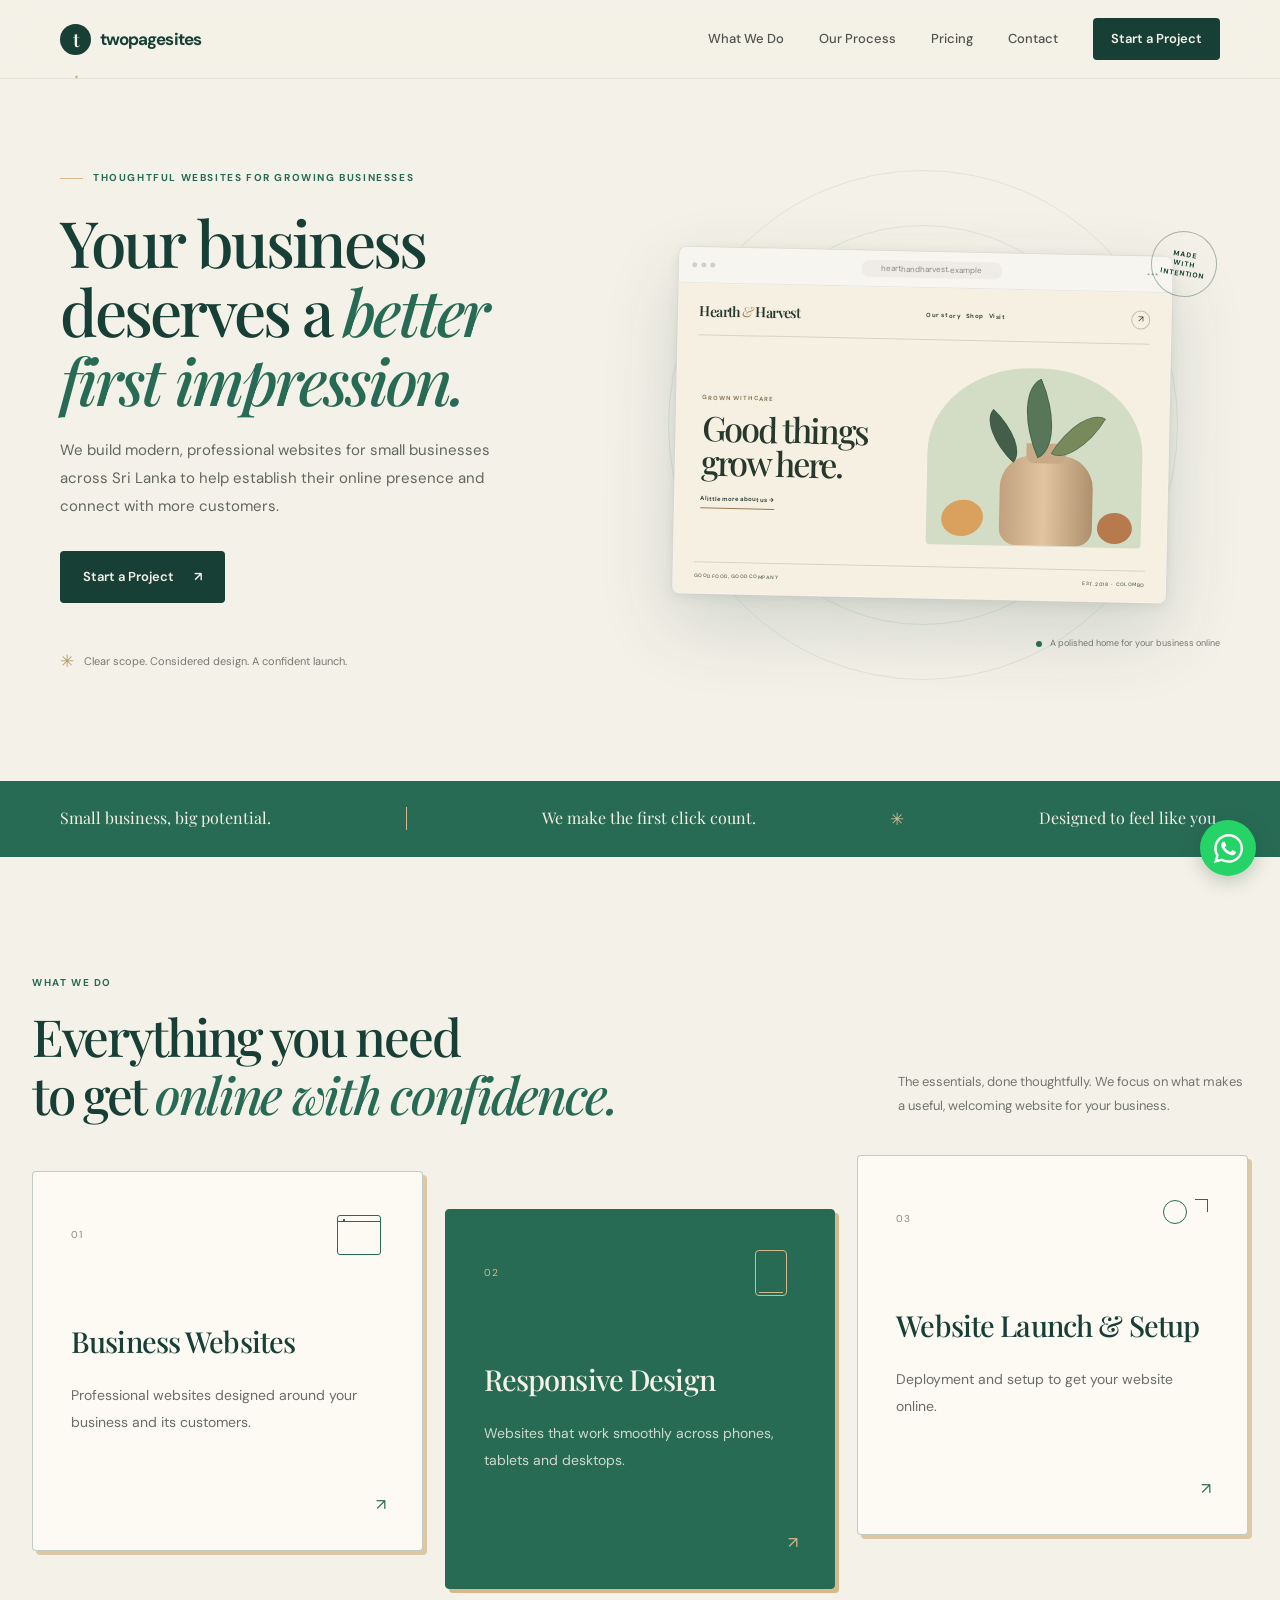
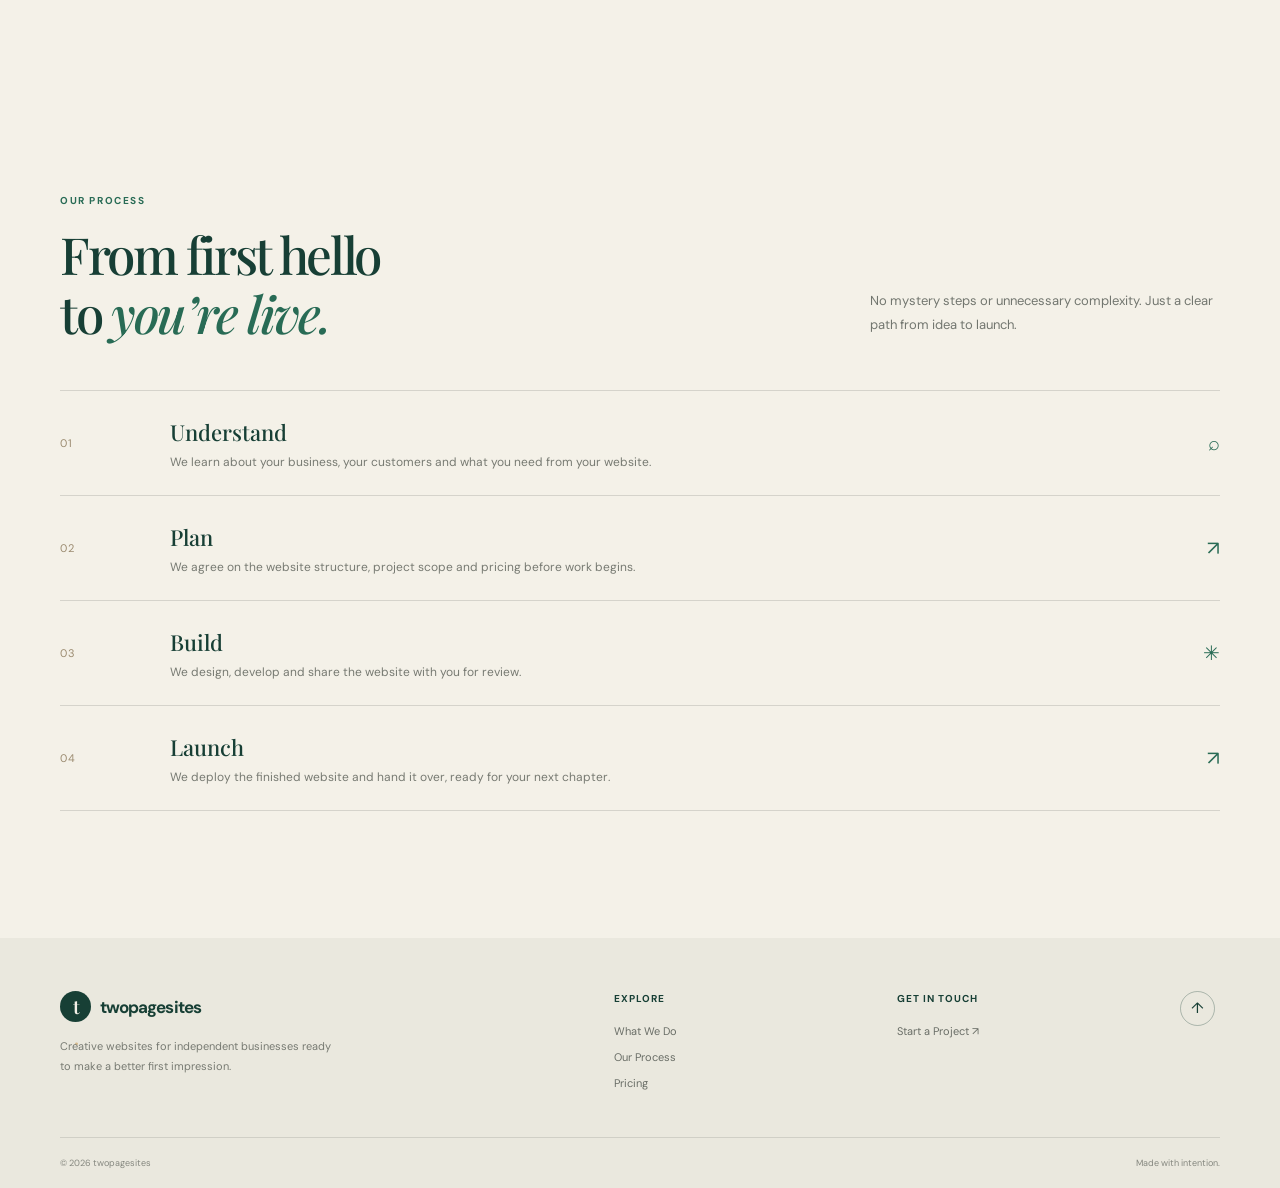
==== index.html @ 905786a3 "Initial commit - twopagesites website" ====
<!doctype html>
<html lang="en">
  <head>
    <meta charset="utf-8">
    <meta name="viewport" content="width=device-width, initial-scale=1">
    <meta name="theme-color" content="#F4F1E8">
    <meta
      name="description"
      content="twopagesites creates modern, professional websites for independent businesses. Thoughtful design, clear pricing, and a straightforward launch."
    >
    <title>twopagesites — A better first impression</title>
    <link rel="preconnect" href="https://fonts.googleapis.com">
    <link rel="preconnect" href="https://fonts.gstatic.com" crossorigin>
    <link
      href="https://fonts.googleapis.com/css2?family=DM+Sans:wght@400;500;600;700&family=Playfair+Display:wght@500;600;700&display=swap"
      rel="stylesheet"
    >
    <link rel="stylesheet" href="style.css">
    <script src="script.js" defer></script>
  </head>
  <body class="home-page">
    <a class="skip-link" href="#main">Skip to content</a>

    <header class="site-header">
      <div class="container header-inner">
        <a class="brand" href="#top" aria-label="twopagesites home">
          <span class="brand-mark" aria-hidden="true">t<span>.</span></span>
          <span>twopagesites</span>
        </a>

        <button
          class="menu-toggle"
          type="button"
          aria-expanded="false"
          aria-controls="primary-navigation"
          aria-label="Open navigation menu"
        >
          <span></span>
          <span></span>
        </button>

        <nav class="primary-navigation" id="primary-navigation" aria-label="Main navigation">
          <a href="#services">What We Do</a>
          <a href="#process">Our Process</a>
          <a href="pricing.html">Pricing</a>
          <a href="contact.html">Contact</a>
          <a class="button button-small button-dark nav-cta" href="contact.html#project-form">Start a Project</a>
        </nav>
      </div>
    </header>

    <main id="main">
      <section class="hero section-pad" id="top">
        <div class="container hero-grid">
          <div class="hero-copy">
            <p class="eyebrow"><span class="eyebrow-line"></span> Thoughtful websites for growing businesses</p>
            <h1>Your business deserves a <em>better first impression.</em></h1>
            <p class="hero-description">
              We build modern, professional websites for small businesses across Sri Lanka to help establish their online
              presence and connect with more customers.
            </p>
            <div class="hero-actions">
              <a class="button button-dark" href="contact.html#project-form">
                Start a Project <span aria-hidden="true">↗</span>
              </a>
            </div>
            <div class="hero-note">
              <span class="note-icon" aria-hidden="true">✳</span>
              <span>Clear scope. Considered design. A confident launch.</span>
            </div>
          </div>

          <div class="hero-visual" aria-label="Illustrative small-business website preview">
            <div class="visual-orbit orbit-one"></div>
            <div class="visual-orbit orbit-two"></div>
            <div class="browser-window hero-browser">
              <div class="browser-bar">
                <div class="browser-dots" aria-hidden="true"><i></i><i></i><i></i></div>
                <span class="browser-address">hearthandharvest.example</span>
                <span class="browser-menu" aria-hidden="true">•••</span>
              </div>
              <div class="sample-site">
                <div class="sample-nav">
                  <span class="sample-logo">Hearth <i>&amp;</i> Harvest</span>
                  <span class="sample-nav-links">Our story&nbsp;&nbsp; Shop&nbsp;&nbsp; Visit</span>
                  <span class="sample-bag" aria-hidden="true">↗</span>
                </div>
                <div class="sample-hero">
                  <div class="sample-copy">
                    <span class="sample-kicker">GROWN WITH CARE</span>
                    <strong>Good things<br>grow here.</strong>
                    <span class="sample-button">A little more about us&nbsp; →</span>
                  </div>
                  <div class="sample-still-life" aria-hidden="true">
                    <span class="still-life-leaf leaf-a"></span>
                    <span class="still-life-leaf leaf-b"></span>
                    <span class="still-life-leaf leaf-c"></span>
                    <span class="still-life-vase"></span>
                    <span class="still-life-fruit fruit-a"></span>
                    <span class="still-life-fruit fruit-b"></span>
                  </div>
                </div>
                <div class="sample-footer">
                  <span>GOOD FOOD, GOOD COMPANY</span>
                  <span>EST. 2018&nbsp; · &nbsp;COLOMBO</span>
                </div>
              </div>
            </div>
            <div class="visual-caption"><span></span> A polished home for your business online</div>
            <div class="visual-stamp" aria-hidden="true">MADE<br>WITH<br>INTENTION</div>
          </div>
        </div>
      </section>

      <section class="intro-strip" aria-label="Our approach">
        <div class="container intro-strip-inner">
          <p>Small business, big potential.</p>
          <span class="strip-divider" aria-hidden="true"></span>
          <p>We make the first click count.</p>
          <span class="strip-star" aria-hidden="true">✳</span>
          <p>Designed to feel like you.</p>
        </div>
      </section>

      <section class="services section-pad" id="services">
        <div class="container">
          <div class="section-heading heading-split">
            <div>
              <p class="eyebrow">What we do</p>
              <h2>Everything you need<br>to get <em>online with confidence.</em></h2>
            </div>
            <p class="heading-aside">
              The essentials, done thoughtfully. We focus on what makes a useful, welcoming
              website for your business.
            </p>
          </div>

          <div class="service-grid">
            <a class="service-card" href="contact.html#project-form" aria-label="Discuss a business website">
              <div class="card-topline"><span>01</span><span class="service-icon icon-window" aria-hidden="true"></span></div>
              <h3>Business Websites</h3>
              <p>Professional websites designed around your business and its customers.</p>
              <span class="card-arrow" aria-hidden="true">↗</span>
            </a>
            <a class="service-card service-card-featured" href="contact.html#project-form" aria-label="Discuss responsive design">
              <div class="card-topline"><span>02</span><span class="service-icon icon-device" aria-hidden="true"></span></div>
              <h3>Responsive Design</h3>
              <p>Websites that work smoothly across phones, tablets and desktops.</p>
              <span class="card-arrow" aria-hidden="true">↗</span>
            </a>
            <a class="service-card" href="contact.html#project-form" aria-label="Discuss website launch and setup">
              <div class="card-topline"><span>03</span><span class="service-icon icon-launch" aria-hidden="true"></span></div>
              <h3>Website Launch &amp; Setup</h3>
              <p>Deployment and setup to get your website online.</p>
              <span class="card-arrow" aria-hidden="true">↗</span>
            </a>
          </div>
        </div>
      </section>

      <section class="process section-pad" id="process">
        <div class="container">
          <div class="section-heading heading-split">
            <div>
              <p class="eyebrow">Our process</p>
              <h2>From first hello<br>to <em>you’re live.</em></h2>
            </div>
            <p class="heading-aside">
              No mystery steps or unnecessary complexity. Just a clear path from idea to launch.
            </p>
          </div>
          <ol class="process-list">
            <li class="process-step">
              <span class="step-number">01</span>
              <div><h3>Understand</h3><p>We learn about your business, your customers and what you need from your website.</p></div>
              <span class="step-symbol" aria-hidden="true">⌕</span>
            </li>
            <li class="process-step">
              <span class="step-number">02</span>
              <div><h3>Plan</h3><p>We agree on the website structure, project scope and pricing before work begins.</p></div>
              <span class="step-symbol" aria-hidden="true">↗</span>
            </li>
            <li class="process-step">
              <span class="step-number">03</span>
              <div><h3>Build</h3><p>We design, develop and share the website with you for review.</p></div>
              <span class="step-symbol" aria-hidden="true">✳</span>
            </li>
            <li class="process-step">
              <span class="step-number">04</span>
              <div><h3>Launch</h3><p>We deploy the finished website and hand it over, ready for your next chapter.</p></div>
              <span class="step-symbol" aria-hidden="true">↗</span>
            </li>
          </ol>
        </div>
      </section>

    </main>

    <footer class="site-footer">
      <div class="container">
        <div class="footer-main">
          <div class="footer-brand-block">
            <a class="brand brand-footer" href="#top" aria-label="twopagesites home">
              <span class="brand-mark" aria-hidden="true">t<span>.</span></span>
              <span>twopagesites</span>
            </a>
            <p>Creative websites for independent businesses ready to make a better first impression.</p>
          </div>
          <div class="footer-links">
            <p>Explore</p>
            <a href="#services">What We Do</a>
            <a href="#process">Our Process</a>
            <a href="pricing.html">Pricing</a>
          </div>
          <div class="footer-links">
            <p>Get in touch</p>
            <a href="contact.html#project-form">Start a Project <span aria-hidden="true">↗</span></a>
          </div>
          <a class="back-to-top" href="#top" aria-label="Back to top">↑</a>
        </div>
        <div class="footer-bottom">
          <span>© <span id="copyright-year"></span> twopagesites</span>
          <span>Made with intention.</span>
        </div>
      </div>
    </footer>
    <a class="whatsapp-shortcut" href="https://wa.me/94786788925" target="_blank" rel="noopener noreferrer" aria-label="Chat with twopagesites on WhatsApp">
      <svg viewBox="0 0 24 24" aria-hidden="true" focusable="false">
        <path d="M20.52 3.48A11.85 11.85 0 0 0 12.08 0C5.5 0 .14 5.35.14 11.94c0 2.1.55 4.15 1.6 5.96L.05 24l6.26-1.64a11.97 11.97 0 0 0 5.77 1.47h.01c6.58 0 11.94-5.36 11.94-11.94 0-3.19-1.24-6.19-3.51-8.41ZM12.09 21.8h-.01a9.9 9.9 0 0 1-5.04-1.38l-.36-.21-3.72.98.99-3.63-.23-.37a9.86 9.86 0 0 1-1.51-5.25c0-5.46 4.45-9.9 9.91-9.9a9.84 9.84 0 0 1 7.01 2.9 9.85 9.85 0 0 1 2.9 7.01c0 5.46-4.45 9.9-9.94 9.9Zm5.43-7.41c-.3-.15-1.77-.87-2.04-.97-.28-.1-.48-.15-.68.15-.2.3-.78.97-.95 1.17-.18.2-.35.22-.65.07-.3-.15-1.26-.46-2.4-1.48-.89-.79-1.49-1.77-1.67-2.07-.17-.3-.02-.46.13-.61.13-.13.3-.35.45-.52.15-.18.2-.3.3-.5.1-.2.05-.38-.03-.53-.07-.15-.67-1.62-.92-2.22-.24-.58-.48-.5-.67-.51h-.57c-.2 0-.52.08-.8.38-.27.3-1.04 1.02-1.04 2.49s1.07 2.89 1.22 3.09c.15.2 2.1 3.2 5.09 4.49.71.3 1.26.49 1.69.63.71.23 1.36.2 1.87.12.57-.09 1.77-.72 2.02-1.42.25-.7.25-1.3.17-1.42-.07-.13-.27-.2-.57-.35Z"/>
      </svg>
    </a>
  </body>
</html>
---- style.css ----
:root {
  color-scheme: light;
  --forest: #173F35;
  --green: #286B55;
  --ivory: #F4F1E8;
  --gold: #D5B98C;
  --charcoal: #252A27;
  --muted: #73766F;
  --line: rgba(37, 42, 39, 0.15);
  --serif: "Playfair Display", Georgia, serif;
  --sans: "DM Sans", Arial, sans-serif;
  --content-width: 1160px;
}

* {
  box-sizing: border-box;
}

html {
  scroll-behavior: smooth;
  scroll-padding-top: 92px;
}

body {
  margin: 0;
  background: var(--ivory);
  color: var(--charcoal);
  font-family: var(--sans);
  font-size: 15px;
  line-height: 1.65;
  -webkit-font-smoothing: antialiased;
}

body,
button,
input,
textarea {
  font-family: var(--sans);
}

button,
a {
  -webkit-tap-highlight-color: transparent;
}

a {
  color: inherit;
  text-decoration: none;
}

button,
input,
textarea {
  font-size: inherit;
}

button:focus-visible,
a:focus-visible,
input:focus-visible,
textarea:focus-visible {
  outline: 2px solid var(--green);
  outline-offset: 4px;
}

::selection {
  background: var(--gold);
  color: var(--forest);
}

.container {
  width: min(var(--content-width), calc(100% - 64px));
  margin-inline: auto;
}

.section-pad {
  padding-block: 112px;
}

.skip-link {
  position: fixed;
  z-index: 20;
  top: 10px;
  left: 10px;
  padding: 10px 14px;
  transform: translateY(-160%);
  border-radius: 4px;
  background: var(--forest);
  color: var(--ivory);
}

.skip-link:focus {
  transform: translateY(0);
}

.site-header {
  position: sticky;
  z-index: 10;
  top: 0;
  background: rgba(244, 241, 232, 0.96);
  border-bottom: 1px solid rgba(37, 42, 39, 0.08);
  backdrop-filter: blur(14px);
}

.header-inner {
  min-height: 78px;
  display: flex;
  align-items: center;
  justify-content: space-between;
}

.brand {
  display: inline-flex;
  align-items: center;
  gap: 9px;
  color: var(--forest);
  font-size: 17px;
  font-weight: 700;
  letter-spacing: -0.055em;
}

.brand-mark {
  width: 31px;
  height: 31px;
  display: grid;
  place-items: center;
  border-radius: 50%;
  background: var(--forest);
  color: var(--ivory);
  font-family: var(--serif);
  font-size: 19px;
  font-weight: 600;
  letter-spacing: -0.08em;
}

.brand-mark span {
  color: var(--gold);
}

.primary-navigation {
  display: flex;
  align-items: center;
  gap: 35px;
  color: #4F544F;
  font-size: 13px;
  font-weight: 500;
}

.primary-navigation > a:not(.button),
.footer-links a {
  transition: color 180ms ease;
}

.primary-navigation > a:not(.button):hover,
.footer-links a:hover {
  color: var(--green);
}

.button {
  min-height: 52px;
  display: inline-flex;
  align-items: center;
  justify-content: center;
  gap: 20px;
  padding: 0 22px;
  border: 1px solid transparent;
  border-radius: 4px;
  font-size: 13px;
  font-weight: 600;
  transition: background-color 180ms ease, color 180ms ease, transform 180ms ease;
}

.button:hover {
  transform: translateY(-2px);
}

.button-dark {
  background: var(--forest);
  color: var(--ivory);
}

.button-dark:hover {
  background: var(--green);
}

.button-small {
  min-height: 42px;
  padding-inline: 17px;
}

.menu-toggle {
  display: none;
}

.hero {
  min-height: 675px;
  display: flex;
  align-items: center;
  overflow: hidden;
  padding-top: 92px;
  padding-bottom: 102px;
}

.hero-grid {
  display: grid;
  grid-template-columns: 0.94fr 1.06fr;
  align-items: center;
  gap: 38px;
}

.hero-copy {
  position: relative;
  z-index: 1;
  padding-bottom: 4px;
}

.eyebrow {
  display: flex;
  align-items: center;
  gap: 10px;
  margin: 0 0 22px;
  color: var(--green);
  font-size: 10px;
  font-weight: 700;
  letter-spacing: 0.16em;
  line-height: 1.4;
  text-transform: uppercase;
}

.eyebrow-line {
  width: 23px;
  height: 1px;
  background: var(--gold);
}

h1,
h2,
h3,
p {
  margin-top: 0;
}

h1,
h2 {
  font-family: var(--serif);
  font-weight: 500;
  letter-spacing: -0.045em;
}

.hero h1 {
  max-width: 590px;
  margin-bottom: 23px;
  color: var(--forest);
  font-size: clamp(46px, 5vw, 69px);
  line-height: 1.08;
}

h1 em,
h2 em {
  color: var(--green);
  font-weight: 500;
}

.hero-description {
  max-width: 440px;
  margin-bottom: 30px;
  color: #626760;
  font-size: 15px;
  line-height: 1.85;
}

.hero-actions {
  display: flex;
  align-items: center;
  gap: 29px;
}

.text-link {
  display: inline-flex;
  align-items: center;
  gap: 9px;
  color: var(--forest);
  font-size: 12px;
  font-weight: 600;
}

.text-link span {
  color: var(--green);
  transition: transform 180ms ease;
}

.text-link:hover span {
  transform: translateY(3px);
}

.hero-note {
  display: flex;
  align-items: center;
  gap: 10px;
  margin-top: 44px;
  color: #777A72;
  font-size: 11px;
}

.note-icon {
  color: #B79867;
  font-size: 17px;
}

.hero-visual {
  position: relative;
  min-height: 465px;
  display: flex;
  align-items: center;
  justify-content: center;
}

.visual-orbit {
  position: absolute;
  border: 1px solid rgba(40, 107, 85, 0.1);
  border-radius: 50%;
}

.orbit-one {
  width: 510px;
  height: 510px;
}

.orbit-two {
  width: 400px;
  height: 400px;
}

.browser-window {
  position: relative;
  z-index: 1;
  overflow: hidden;
  border: 1px solid rgba(37, 42, 39, 0.13);
  border-radius: 8px;
  background: #fffdf8;
  box-shadow: 0 30px 75px rgba(23, 63, 53, 0.16), 0 3px 12px rgba(23, 63, 53, 0.08);
}

.hero-browser {
  width: min(100%, 495px);
  transform: rotate(1.2deg);
}

.browser-bar {
  height: 36px;
  display: flex;
  align-items: center;
  padding: 0 13px;
  border-bottom: 1px solid rgba(37, 42, 39, 0.08);
  background: #f7f5ef;
}

.browser-dots {
  display: flex;
  align-items: center;
  gap: 4px;
}

.browser-dots i {
  width: 5px;
  height: 5px;
  display: block;
  border-radius: 50%;
  background: #D3CFC4;
}

.browser-address {
  margin-inline: auto;
  padding: 2px 20px;
  border-radius: 20px;
  background: #eeece5;
  color: #898B83;
  font-size: 8px;
}

.browser-menu {
  color: #9B9D96;
  font-size: 8px;
  letter-spacing: 1px;
}

.sample-site {
  min-height: 309px;
  padding: 16px 21px 13px;
  background: #f6f0e2;
  color: #27382D;
}

.sample-nav {
  display: flex;
  align-items: center;
  justify-content: space-between;
  padding-bottom: 12px;
  border-bottom: 1px solid rgba(39, 56, 45, 0.16);
}

.sample-logo {
  font-family: var(--serif);
  font-size: 14px;
  font-weight: 600;
  letter-spacing: -0.04em;
}

.sample-logo i {
  color: #A6814F;
  font-weight: 400;
}

.sample-nav-links,
.sample-footer {
  font-size: 6px;
  font-weight: 600;
  letter-spacing: 0.09em;
}

.sample-bag {
  width: 19px;
  height: 19px;
  display: grid;
  place-items: center;
  border: 1px solid rgba(39, 56, 45, 0.27);
  border-radius: 50%;
  font-size: 9px;
}

.sample-hero {
  min-height: 226px;
  display: grid;
  grid-template-columns: 1fr 0.95fr;
  align-items: center;
  overflow: hidden;
  padding: 9px 5px 5px;
}

.sample-copy {
  position: relative;
  z-index: 1;
  display: flex;
  flex-direction: column;
  align-items: flex-start;
}

.sample-kicker {
  margin-bottom: 9px;
  color: #8A785B;
  font-size: 6px;
  font-weight: 700;
  letter-spacing: 0.15em;
}

.sample-copy strong {
  font-family: var(--serif);
  font-size: 34px;
  font-weight: 500;
  letter-spacing: -0.055em;
  line-height: 0.99;
}

.sample-button {
  margin-top: 15px;
  padding-bottom: 3px;
  border-bottom: 1px solid #977B53;
  font-size: 6px;
  font-weight: 600;
}

.sample-still-life {
  position: relative;
  height: 178px;
  overflow: hidden;
  border-radius: 48% 48% 4px 4px;
  background: #d3ddc6;
}

.still-life-vase {
  position: absolute;
  z-index: 2;
  bottom: 1px;
  left: 34%;
  width: 43%;
  height: 90px;
  border-radius: 36% 36% 18% 18%;
  background: linear-gradient(90deg, #c2a17d, #e1c4a0 47%, #af906e);
}

.still-life-vase::before {
  position: absolute;
  top: -12px;
  left: 28%;
  width: 43%;
  height: 20px;
  border-radius: 0 0 8px 8px;
  background: #c9aa87;
  content: "";
}

.still-life-leaf {
  position: absolute;
  z-index: 3;
  bottom: 83px;
  left: 53%;
  width: 35px;
  height: 72px;
  border: 1px solid rgba(37, 73, 52, 0.4);
  border-radius: 100% 0 100% 0;
  background: #58775A;
  transform: rotate(15deg);
  transform-origin: bottom left;
}

.leaf-a {
  bottom: 88px;
  left: 51%;
  transform: rotate(-24deg);
}

.leaf-b {
  bottom: 93px;
  left: 57%;
  background: #788A5B;
  transform: rotate(31deg) scale(0.82);
}

.leaf-c {
  bottom: 83px;
  left: 40%;
  background: #435F49;
  transform: rotate(-47deg) scale(0.72);
}

.still-life-fruit {
  position: absolute;
  z-index: 4;
  bottom: 9px;
  width: 42px;
  height: 36px;
  border-radius: 50%;
  background: #D9A15D;
}

.fruit-a {
  left: 7%;
  transform: rotate(-14deg);
}

.fruit-b {
  right: 4%;
  bottom: 4px;
  width: 35px;
  height: 31px;
  background: #B77A4D;
}

.sample-footer {
  display: flex;
  justify-content: space-between;
  padding-top: 10px;
  border-top: 1px solid rgba(39, 56, 45, 0.16);
  color: #687365;
  font-size: 5px;
}

.visual-caption {
  position: absolute;
  z-index: 2;
  right: 0;
  bottom: 6px;
  display: flex;
  align-items: center;
  gap: 8px;
  color: #73766F;
  font-size: 9px;
}

.visual-caption span {
  width: 6px;
  height: 6px;
  border-radius: 50%;
  background: var(--green);
}

.visual-stamp {
  position: absolute;
  z-index: 2;
  top: 39px;
  right: 3px;
  width: 66px;
  height: 66px;
  display: grid;
  place-items: center;
  border: 1px solid rgba(23, 63, 53, 0.35);
  border-radius: 50%;
  color: var(--forest);
  font-size: 7px;
  font-weight: 700;
  letter-spacing: 0.13em;
  line-height: 1.35;
  text-align: center;
  transform: rotate(9deg);
}

.intro-strip {
  border-block: 1px solid rgba(37, 42, 39, 0.12);
}

.intro-strip-inner {
  min-height: 74px;
  display: flex;
  align-items: center;
  justify-content: space-between;
  gap: 20px;
}

.intro-strip p {
  margin: 0;
  color: #51564F;
  font-family: var(--serif);
  font-size: 16px;
}

.strip-divider {
  width: 1px;
  height: 23px;
  background: var(--gold);
}

.strip-star {
  color: #B79867;
  font-size: 17px;
}

.section-heading {
  margin-bottom: 48px;
}

.heading-split {
  display: flex;
  align-items: flex-end;
  justify-content: space-between;
  gap: 55px;
}

.section-heading .eyebrow {
  margin-bottom: 17px;
}

h2 {
  margin-bottom: 0;
  color: var(--forest);
  font-size: clamp(38px, 4vw, 52px);
  line-height: 1.14;
}

.heading-aside {
  max-width: 350px;
  margin: 0 0 5px;
  color: #72766F;
  font-size: 13px;
  line-height: 1.85;
}

.services {
  padding-block: 119px 125px;
}

.home-page .services > .container {
  width: min(1320px, calc(100% - 64px));
}

.service-grid {
  display: grid;
  grid-template-columns: repeat(3, 1fr);
  gap: 22px;
}

.service-card {
  position: relative;
  min-height: 380px;
  padding: 38px 38px 44px;
  border: 1px solid rgba(37, 42, 39, 0.13);
  border-radius: 5px;
  background: rgba(255, 253, 248, 0.52);
  transition: border-color 180ms ease, transform 180ms ease, box-shadow 180ms ease;
}

.service-card:hover {
  transform: translateY(-4px);
  border-color: rgba(40, 107, 85, 0.45);
  box-shadow: 0 15px 35px rgba(23, 63, 53, 0.07);
}

.service-card-featured {
  background: #EAE9DD;
}

.card-topline {
  display: flex;
  align-items: center;
  justify-content: space-between;
  color: #8C8D83;
  font-size: 10px;
  letter-spacing: 0.1em;
}

.service-icon {
  position: relative;
  width: 50px;
  height: 50px;
  display: block;
  color: var(--green);
}

.icon-window::before,
.icon-device::before {
  position: absolute;
  inset: 5px 3px;
  border: 1px solid currentColor;
  border-radius: 3px;
  content: "";
}

.icon-window::after {
  position: absolute;
  top: 11px;
  right: 3px;
  left: 3px;
  border-top: 1px solid currentColor;
  content: "";
}

.icon-window {
  background: radial-gradient(circle, currentColor 1px, transparent 1.5px) 7px 7px / 6px 6px no-repeat;
}

.icon-device::before {
  inset: 2px 9px;
  border-radius: 4px;
}

.icon-device::after {
  position: absolute;
  right: 13px;
  bottom: 5px;
  left: 13px;
  border-top: 1px solid currentColor;
  content: "";
}

.icon-launch::before {
  position: absolute;
  top: 6px;
  left: 4px;
  width: 22px;
  height: 22px;
  border: 1px solid currentColor;
  border-radius: 50%;
  content: "";
}

.icon-launch::after {
  position: absolute;
  top: 5px;
  right: 1px;
  width: 12px;
  height: 12px;
  border-top: 1px solid currentColor;
  border-right: 1px solid currentColor;
  content: "";
}

.service-card h3 {
  margin: 58px 0 16px;
  color: var(--forest);
  font-family: var(--serif);
  font-size: 29px;
  font-weight: 500;
  letter-spacing: -0.03em;
}

.service-card p {
  max-width: 330px;
  margin: 0;
  color: #74776F;
  font-size: 14px;
  line-height: 1.9;
}

.card-arrow {
  position: absolute;
  right: 36px;
  bottom: 32px;
  color: var(--green);
  font-size: 16px;
  transition: transform 180ms ease;
}

.service-card:hover .card-arrow {
  transform: translate(2px, -2px);
}

.home-page .intro-strip {
  border-color: var(--green);
  background: var(--green);
}

.home-page .intro-strip p {
  color: var(--ivory);
}

.home-page .strip-star {
  color: var(--gold);
}

.home-page .services {
  background: var(--ivory);
}

.home-page .services .section-heading h2 {
  color: var(--forest);
}

.home-page .services .section-heading h2 em {
  color: var(--green);
}

.home-page .services .section-heading .eyebrow {
  color: var(--green);
}

.home-page .services .heading-aside {
  color: #72766F;
}

.home-page .service-card {
  display: block;
  color: var(--charcoal);
  text-decoration: none;
  border-color: rgba(23, 63, 53, 0.25);
  border-radius: 4px;
  background: rgba(255, 253, 248, 0.78);
  box-shadow: 4px 4px 0 rgba(213, 185, 140, 0.72);
}

.home-page .service-card-featured {
  border-color: var(--green);
  background: var(--green);
  box-shadow: 4px 4px 0 var(--gold);
}

.home-page .service-card:hover {
  transform: translateY(-5px);
  border-color: var(--gold);
  box-shadow: 6px 7px 0 var(--gold);
}

.home-page .service-card:nth-child(2) {
  transform: translateY(38px);
}

.home-page .service-card:nth-child(3) {
  transform: translateY(-16px);
}

.home-page .service-card:nth-child(2):hover {
  transform: translateY(33px);
}

.home-page .service-card:nth-child(3):hover {
  transform: translateY(-21px);
}

.home-page .card-topline {
  color: #85877F;
}

.home-page .service-icon,
.home-page .card-arrow {
  color: var(--green);
}

.home-page .service-card h3 {
  color: var(--forest);
}

.home-page .service-card p {
  color: #686D65;
}

.home-page .service-card-featured .card-topline,
.home-page .service-card-featured .service-icon,
.home-page .service-card-featured .card-arrow {
  color: var(--gold);
}

.home-page .service-card-featured h3 {
  color: var(--ivory);
}

.home-page .service-card-featured p {
  color: rgba(244, 241, 232, 0.82);
}

.process {
  padding-block: 118px 127px;
}

.process-list {
  margin: 0;
  padding: 0;
  list-style: none;
  border-top: 1px solid var(--line);
}

.process-step {
  min-height: 105px;
  display: grid;
  grid-template-columns: 90px 1fr 40px;
  align-items: center;
  gap: 20px;
  border-bottom: 1px solid var(--line);
}

.step-number {
  color: #9B8B70;
  font-size: 11px;
  letter-spacing: 0.08em;
}

.process-step h3 {
  margin: 0 0 3px;
  color: var(--forest);
  font-family: var(--serif);
  font-size: 22px;
  font-weight: 500;
}

.process-step p {
  margin: 0;
  color: #777A72;
  font-size: 12px;
}

.step-symbol {
  justify-self: end;
  color: var(--green);
  font-size: 20px;
}

.pricing {
  padding-block: 0 96px;
}

.pricing-page {
  padding-top: 68px;
}

.pricing-page > .container {
  width: min(1440px, calc(100% - 64px));
}

.pricing-heading {
  display: grid;
  grid-template-columns: minmax(0, 1.15fr) minmax(250px, 0.85fr);
  align-items: end;
  column-gap: clamp(32px, 8vw, 110px);
  max-width: 1360px;
  margin: 0 auto 46px;
  padding-bottom: 24px;
  border-bottom: 1px solid var(--line);
}

.pricing-heading .eyebrow {
  grid-column: 1 / -1;
  margin-bottom: 18px;
}

.pricing-heading h1 {
  margin: 0;
  color: var(--forest);
  font-size: clamp(48px, 6vw, 76px);
  line-height: 0.99;
}

.pricing-heading h1 em {
  color: var(--green);
}

.pricing-subtitle {
  position: relative;
  max-width: 440px;
  margin: 0 0 4px auto;
  padding-left: 24px;
  border-left: 2px solid var(--gold);
  color: #626760;
  font-size: 15px;
  line-height: 1.75;
}

.pricing-grid {
  display: grid;
  grid-template-columns: minmax(0, 0.94fr) minmax(0, 1.12fr) minmax(0, 0.94fr);
  align-items: start;
  gap: 22px;
  max-width: 1320px;
  margin-inline: auto;
}

.pricing-card {
  position: relative;
  display: flex;
  flex-direction: column;
  min-width: 0;
  gap: 18px;
  padding: 28px 28px 26px;
  border: 1px solid var(--forest);
  border-radius: 2px;
  background: #FBFAF5;
  box-shadow: 6px 6px 0 rgba(23, 63, 53, 0.12);
  transition: transform 180ms ease, box-shadow 180ms ease;
}

.pricing-card-featured {
  margin-top: 16px;
  border-color: var(--forest);
  background: var(--forest);
  box-shadow: 8px 8px 0 var(--gold);
  color: var(--ivory);
}

.pricing-recommendation {
  position: absolute;
  top: 0;
  right: 0;
  padding: 7px 12px;
  background: var(--gold);
  color: var(--forest);
  font-size: 9px;
  font-weight: 700;
  letter-spacing: 0.11em;
  text-transform: uppercase;
}

.pricing-card-top {
  position: relative;
  min-height: 0;
  padding-bottom: 19px;
  border-bottom: 1px solid var(--line);
}

.pricing-card-featured .pricing-card-top {
  border-color: rgba(244, 241, 232, 0.3);
}

.pricing-tier {
  margin: 0 0 14px;
  color: var(--green);
  font-size: 10px;
  font-weight: 700;
  letter-spacing: 0.15em;
  text-transform: uppercase;
}

.pricing-tier span {
  margin-right: 5px;
  color: #927A51;
  font-family: var(--serif);
  font-size: 15px;
  letter-spacing: 0;
}

.pricing-card-featured .pricing-tier {
  color: rgba(244, 241, 232, 0.72);
}

.pricing-card-featured .pricing-tier span {
  color: var(--gold);
}

.pricing-card h2 {
  margin: 0 0 9px;
  color: var(--forest);
  font-size: 38px;
  letter-spacing: -0.055em;
  line-height: 1.2;
}

.pricing-card-featured h2 {
  color: var(--ivory);
}

.pricing-card-description {
  min-height: 0;
  margin: 0 0 15px;
  color: #696D66;
  font-size: 14px;
  line-height: 1.65;
}

.pricing-card-featured .pricing-card-description {
  color: rgba(244, 241, 232, 0.74);
}

.pricing-card-price {
  margin: 0 0 1px;
  color: var(--forest);
  font-family: var(--serif);
  font-size: clamp(27px, 2.25vw, 34px);
  font-weight: 600;
  letter-spacing: -0.045em;
  line-height: 1.3;
}

.pricing-card-featured .pricing-card-price {
  color: var(--ivory);
}

.pricing-card:last-child .pricing-card-price {
  font-size: clamp(25px, 2vw, 31px);
}

.pricing-price-caption {
  margin: 0;
  color: var(--muted);
  font-size: 11px;
  line-height: 1.5;
}

.pricing-card-featured .pricing-price-caption {
  color: rgba(244, 241, 232, 0.7);
}

.pricing-features,
.pricing-terms {
  padding-top: 0;
  border-top: 0;
}

.pricing-features h3,
.pricing-terms h3 {
  margin: 0 0 13px;
  color: var(--forest);
  font-size: 11px;
  font-weight: 700;
  letter-spacing: 0.12em;
  text-transform: uppercase;
}

.pricing-features ul {
  display: grid;
  gap: 10px;
  margin: 0;
  padding: 0;
  list-style: none;
}

.pricing-features li {
  position: relative;
  padding-left: 21px;
  color: #555B55;
  font-size: 13px;
  line-height: 1.6;
}

.pricing-features li::before {
  position: absolute;
  top: 0.42em;
  left: 0;
  width: 9px;
  height: 9px;
  border: 1px solid var(--green);
  background: var(--green);
  content: "";
}

.pricing-card-featured .pricing-features h3 {
  color: var(--gold);
}

.pricing-card-featured .pricing-features li {
  color: rgba(244, 241, 232, 0.88);
}

.pricing-card-featured .pricing-features li::before {
  border-color: var(--gold);
  background: var(--gold);
}

.pricing-terms {
  padding-top: 16px;
  border-top: 1px solid var(--line);
}

.pricing-terms h3 {
  color: #7A694C;
}

.pricing-card-featured .pricing-terms {
  border-color: rgba(244, 241, 232, 0.3);
}

.pricing-card-featured .pricing-terms h3 {
  color: var(--gold);
}

.pricing-terms p {
  margin: 0;
  color: #696D66;
  font-size: 11px;
  line-height: 1.7;
}

.pricing-card-featured .pricing-terms p {
  color: rgba(244, 241, 232, 0.72);
}

.pricing-cta {
  width: 100%;
  min-height: 50px;
  justify-content: space-between;
  gap: 10px;
  align-self: center;
  margin-top: 0;
  padding-inline: 16px;
  border: 1px solid var(--forest);
  font-size: 13px;
}

.pricing-card-featured .pricing-cta {
  border-color: var(--ivory);
  background: var(--ivory);
  color: var(--forest);
}

.pricing-card .pricing-cta:hover {
  box-shadow: 3px 3px 0 var(--gold);
}

.pricing-cta:focus-visible {
  outline-offset: 3px;
}

.maintenance-offer {
  display: grid;
  grid-template-columns: minmax(0, 0.9fr) minmax(0, 1.1fr);
  align-items: stretch;
  gap: 18px 28px;
  max-width: 1320px;
  margin: 82px auto 0;
  padding-top: 30px;
  border-top: 1px solid var(--line);
}

.maintenance-intro {
  grid-row: span 2;
  align-self: center;
  padding: 8px 26px 8px 0;
}

.maintenance-intro .eyebrow {
  margin: 0 0 14px;
}

.maintenance-intro h2 {
  margin: 0 0 16px;
  color: var(--forest);
  font-size: clamp(32px, 4vw, 48px);
  letter-spacing: -0.045em;
  line-height: 1.08;
}

.maintenance-intro h2 em {
  color: var(--green);
  font-family: var(--serif);
  font-weight: 500;
}

.maintenance-intro > p:last-child {
  max-width: 400px;
  margin: 0;
  color: #626760;
  font-size: 14px;
  line-height: 1.75;
}

.maintenance-card {
  display: flex;
  flex-direction: column;
  align-items: flex-start;
  min-width: 0;
  padding: 28px 30px;
  border: 1px solid var(--forest);
  background: var(--forest);
  box-shadow: 7px 7px 0 var(--gold);
  color: var(--ivory);
  transition: transform 180ms ease, box-shadow 180ms ease;
}

.maintenance-card:hover {
  transform: translate(-2px, -3px);
  box-shadow: 10px 11px 0 var(--gold);
}

.maintenance-card:focus-visible {
  outline-color: var(--green);
  outline-offset: 5px;
}

.maintenance-card-kicker {
  margin-bottom: 12px;
  color: var(--gold);
  font-size: 10px;
  font-weight: 700;
  letter-spacing: 0.15em;
  text-transform: uppercase;
}

.maintenance-card-price {
  font-family: var(--serif);
  font-size: clamp(28px, 3.2vw, 40px);
  font-weight: 600;
  letter-spacing: -0.045em;
  line-height: 1.2;
}

.maintenance-card-period {
  margin-top: 4px;
  color: rgba(244, 241, 232, 0.72);
  font-size: 12px;
}

.maintenance-card-link {
  display: flex;
  justify-content: space-between;
  gap: 16px;
  width: 100%;
  margin-top: 24px;
  padding-top: 14px;
  border-top: 1px solid rgba(244, 241, 232, 0.3);
  color: var(--ivory);
  font-size: 13px;
  font-weight: 600;
}

.hosting-note {
  display: flex;
  align-items: flex-start;
  gap: 16px;
  padding: 20px 24px;
  border: 1px solid var(--green);
  background: #FBFAF5;
  box-shadow: 5px 5px 0 rgba(23, 63, 53, 0.12);
}

.hosting-note-mark {
  display: grid;
  flex: 0 0 32px;
  width: 32px;
  height: 32px;
  place-items: center;
  background: var(--gold);
  color: var(--forest);
  font-family: var(--serif);
  font-size: 23px;
  line-height: 1;
}

.hosting-note h3 {
  margin: 0 0 5px;
  color: var(--forest);
  font-size: 14px;
}

.hosting-note p {
  margin: 0;
  color: #626760;
  font-size: 12px;
  line-height: 1.65;
}

@media (hover: hover) and (pointer: fine) {
  .pricing-card:hover {
    transform: translate(-2px, -3px);
    box-shadow: 9px 10px 0 rgba(23, 63, 53, 0.16);
  }

  .pricing-card-featured:hover {
    box-shadow: 10px 11px 0 var(--gold);
  }
}

@media (max-width: 900px) {
  .pricing-grid {
    grid-template-columns: repeat(2, minmax(0, 1fr));
    gap: 22px;
  }

  .pricing-card:last-child {
    grid-column: 1 / -1;
    width: calc(50% - 11px);
    justify-self: center;
  }

  .pricing-card-featured {
    margin-top: 0;
  }

  .pricing-heading {
    column-gap: 36px;
  }

  .pricing-card-price {
    font-size: clamp(24px, 3vw, 32px);
  }

  .pricing-card:last-child .pricing-card-price {
    font-size: clamp(24px, 3vw, 32px);
  }

  .maintenance-offer {
    grid-template-columns: minmax(0, 0.8fr) minmax(0, 1.2fr);
    gap: 18px 22px;
  }
}

.project-enquiry-page {
  overflow: clip;
}

.contact-hero {
  position: relative;
  overflow: hidden;
  padding-block: 92px 100px;
  background: var(--forest);
  color: var(--ivory);
}

.contact-hero::after {
  position: absolute;
  right: -130px;
  bottom: -240px;
  width: 570px;
  height: 570px;
  border: 1px solid rgba(213, 185, 140, 0.2);
  border-radius: 50%;
  content: "";
  pointer-events: none;
}

.contact-hero-grid {
  position: relative;
  z-index: 1;
  display: grid;
  grid-template-columns: minmax(0, 1.3fr) minmax(280px, 0.7fr);
  align-items: center;
  gap: clamp(48px, 9vw, 130px);
}

.contact-hero-copy .eyebrow {
  color: var(--gold);
}

.contact-hero-copy h1 {
  margin: 0;
  color: var(--ivory);
  font-size: clamp(62px, 8vw, 104px);
  letter-spacing: -0.065em;
  line-height: 0.97;
}

.contact-hero-copy h1 em {
  color: var(--gold);
}

.contact-hero-copy > p:not(.eyebrow) {
  max-width: 490px;
  margin: 25px 0 29px;
  color: rgba(244, 241, 232, 0.77);
  font-size: 15px;
  line-height: 1.85;
}

.contact-hero-cta {
  min-height: 48px;
  border-color: var(--ivory);
  background: var(--ivory);
  color: var(--forest);
}

.contact-hero-cta:hover {
  border-color: var(--gold);
  background: var(--gold);
}

.contact-hero-note {
  min-height: 300px;
  display: flex;
  flex-direction: column;
  justify-content: space-between;
  padding: 24px;
  border: 1px solid var(--forest);
  background: var(--ivory);
  box-shadow: 8px 8px 0 var(--gold);
  color: var(--forest);
  transform: rotate(1.5deg);
}

.contact-hero-note-top,
.contact-hero-note-bottom {
  display: flex;
  align-items: center;
  justify-content: space-between;
  gap: 14px;
  font-size: 9px;
  font-weight: 700;
  letter-spacing: 0.12em;
  text-transform: uppercase;
}

.contact-hero-note-top span:last-child {
  color: var(--green);
  font-size: 22px;
}

.contact-hero-note > p {
  margin: 30px 0;
  font-family: var(--serif);
  font-size: clamp(34px, 4vw, 48px);
  letter-spacing: -0.045em;
  line-height: 1.05;
}

.contact-hero-note > p em {
  color: var(--green);
}

.contact-hero-note-bottom {
  padding-top: 13px;
  border-top: 1px solid var(--line);
  color: #646A62;
  font-size: 8px;
}

.brief-section {
  padding-block: 112px 120px;
  scroll-margin-top: 78px;
}

.brief-layout {
  display: grid;
  grid-template-columns: minmax(230px, 0.72fr) minmax(0, 1.28fr);
  align-items: start;
  gap: clamp(45px, 8vw, 110px);
}

.brief-intro {
  padding-top: 13px;
}

.brief-intro h2,
.direct-contact-heading h2,
.next-steps-heading h2,
.faq-heading h2 {
  margin: 0;
  color: var(--forest);
  font-size: clamp(36px, 4.2vw, 53px);
  letter-spacing: -0.045em;
  line-height: 1.08;
}

.brief-intro h2 em,
.direct-contact-heading h2 em,
.next-steps-heading h2 em,
.faq-heading h2 em {
  color: var(--green);
}

.brief-intro > p:not(.eyebrow) {
  max-width: 310px;
  margin: 19px 0 0;
  color: #72766F;
  font-size: 13px;
  line-height: 1.85;
}

.brief-aside {
  display: flex;
  gap: 13px;
  max-width: 300px;
  margin-top: 43px;
  padding-top: 17px;
  border-top: 1px solid var(--line);
}

.brief-aside > span {
  color: var(--green);
  font-size: 20px;
}

.brief-aside p {
  margin: 0;
  color: #72766F;
  font-family: var(--serif);
  font-size: 13px;
  line-height: 1.65;
}

.brief-card {
  min-width: 0;
  padding: clamp(24px, 4vw, 42px);
  border: 1px solid var(--forest);
  background: #fffdf8;
  box-shadow: 7px 7px 0 var(--forest);
}

.brief-card-heading {
  display: flex;
  justify-content: space-between;
  gap: 15px;
  margin-bottom: 29px;
  padding-bottom: 13px;
  border-bottom: 1px solid var(--line);
  color: #72766F;
  font-size: 9px;
  font-weight: 700;
  letter-spacing: 0.13em;
}

.project-form {
  display: grid;
  gap: 21px;
}

.form-row {
  display: grid;
  grid-template-columns: 1fr 1fr;
  gap: 17px;
}

.form-field {
  min-width: 0;
  display: grid;
  align-content: start;
  gap: 8px;
}

.form-field label {
  color: var(--charcoal);
  font-size: 11px;
  font-weight: 600;
}

.form-field label span {
  color: var(--green);
}

.form-field input,
.form-field select,
.form-field textarea {
  width: 100%;
  border: 1px solid rgba(37, 42, 39, 0.2);
  border-radius: 2px;
  background: var(--ivory);
  color: var(--charcoal);
  font: inherit;
  font-size: 12px;
  transition: border-color 180ms ease, box-shadow 180ms ease, background-color 180ms ease;
}

.form-field input,
.form-field select {
  min-height: 48px;
  padding: 0 13px;
}

.form-field select {
  appearance: none;
  padding-right: 38px;
  background-image: url("data:image/svg+xml,%3Csvg xmlns='http://www.w3.org/2000/svg' width='12' height='8' viewBox='0 0 12 8'%3E%3Cpath d='m1 1 5 5 5-5' fill='none' stroke='%23173F35' stroke-width='1.5'/%3E%3C/svg%3E");
  background-repeat: no-repeat;
  background-position: right 14px center;
  cursor: pointer;
}

.form-field textarea {
  min-height: 135px;
  padding: 12px 13px;
  resize: vertical;
}

.form-field input::placeholder,
.form-field textarea::placeholder {
  color: #85877F;
}

.form-field input:focus,
.form-field select:focus,
.form-field textarea:focus {
  border-color: var(--green);
  background-color: #fffdf8;
  box-shadow: 0 0 0 3px rgba(40, 107, 85, 0.1);
  outline: none;
}

.field-note {
  color: #72766F;
  font-size: 10px;
}

.brief-submit-row {
  display: flex;
  align-items: center;
  justify-content: space-between;
  gap: 20px;
  margin-top: 3px;
  padding-top: 19px;
  border-top: 1px solid var(--line);
}

.brief-submit-row > p {
  max-width: 245px;
  margin: 0;
  color: #72766F;
  font-size: 10px;
  line-height: 1.65;
}

.form-submit {
  flex: 0 0 auto;
  min-height: 48px;
  cursor: pointer;
}

.direct-contact-section {
  padding-block: 82px 92px;
  background: var(--forest);
  color: var(--ivory);
}

.section-kicker-row {
  display: flex;
  align-items: center;
  justify-content: space-between;
  gap: 20px;
}

.section-kicker-row .eyebrow {
  margin-bottom: 0;
  color: var(--gold);
}

.section-index {
  color: rgba(244, 241, 232, 0.6);
  font-size: 9px;
  font-weight: 700;
  letter-spacing: 0.13em;
}

.direct-contact-grid {
  display: grid;
  grid-template-columns: minmax(0, 0.9fr) minmax(0, 1.1fr);
  gap: clamp(24px, 6vw, 82px);
  align-items: stretch;
  margin-top: 42px;
}

.direct-contact-heading {
  align-self: center;
  padding-right: 18px;
}

.direct-contact-heading h2 {
  color: var(--ivory);
}

.direct-contact-heading h2 em {
  color: var(--gold);
}

.direct-contact-heading > p {
  max-width: 270px;
  margin: 15px 0 0;
  color: rgba(244, 241, 232, 0.7);
  font-size: 12px;
  line-height: 1.8;
}

.direct-contact-card {
  min-width: 0;
  min-height: 250px;
  display: flex;
  flex-direction: column;
  align-items: flex-start;
  justify-content: space-between;
  gap: 16px;
  padding: 22px;
  border: 1px solid rgba(244, 241, 232, 0.44);
  color: var(--ivory);
}

a.direct-contact-card {
  transition: background-color 180ms ease, color 180ms ease, transform 180ms ease;
}

a.direct-contact-card:hover {
  transform: translateY(-4px);
  background: var(--ivory);
  color: var(--forest);
}

.whatsapp-contact-card {
  border-color: var(--gold);
  background: var(--ivory);
  color: var(--forest);
}

.direct-contact-card-top,
.direct-contact-foot {
  width: 100%;
  display: flex;
  align-items: center;
  justify-content: space-between;
  gap: 12px;
  font-size: 9px;
  font-weight: 700;
  letter-spacing: 0.11em;
}

.whatsapp-contact-card .direct-contact-card-top,
.whatsapp-contact-card .direct-contact-foot {
  color: var(--green);
}

.direct-contact-title {
  align-self: flex-start;
  font-family: var(--serif);
  font-size: clamp(22px, 2.4vw, 29px);
  letter-spacing: -0.035em;
  line-height: 1.15;
}

.direct-contact-detail {
  align-self: flex-start;
  overflow-wrap: anywhere;
  font-size: 15px;
}

.next-steps-section {
  padding-block: 103px 112px;
}

.next-steps-heading {
  display: flex;
  align-items: end;
  justify-content: space-between;
  gap: 30px;
  margin-top: 37px;
}

.next-steps-heading > p {
  max-width: 330px;
  margin: 0 0 5px;
  color: #72766F;
  font-size: 12px;
  line-height: 1.8;
}

.enquiry-steps {
  display: grid;
  grid-template-columns: repeat(3, minmax(0, 1fr));
  gap: 24px;
  margin: 52px 0 0;
  padding: 0;
  list-style: none;
}

.enquiry-steps li {
  min-width: 0;
  min-height: 220px;
  display: flex;
  flex-direction: column;
  align-items: flex-start;
  padding: 19px 18px 17px 0;
  border-top: 2px solid var(--forest);
  border-bottom: 1px solid var(--line);
}

.enquiry-step-number {
  color: #A78F67;
  font-family: var(--serif);
  font-size: 34px;
  line-height: 1;
}

.enquiry-steps h3 {
  margin: 25px 0 7px;
  color: var(--forest);
  font-family: var(--serif);
  font-size: 22px;
  font-weight: 500;
}

.enquiry-steps p {
  max-width: 290px;
  margin: 0;
  color: #72766F;
  font-size: 11px;
  line-height: 1.8;
}

.enquiry-step-arrow {
  align-self: flex-end;
  margin-top: auto;
  color: var(--green);
  font-size: 17px;
}

.faq-section {
  padding-block: 92px 105px;
  background: #EAE8DE;
}

.faq-layout {
  display: grid;
  grid-template-columns: minmax(220px, 0.72fr) minmax(0, 1.28fr);
  align-items: start;
  gap: clamp(45px, 8vw, 110px);
}

.faq-heading > p:last-child {
  max-width: 290px;
  margin: 18px 0 0;
  color: #72766F;
  font-size: 12px;
  line-height: 1.8;
}

.faq-list {
  border-top: 1px solid rgba(37, 42, 39, 0.22);
}

.faq-item {
  border-bottom: 1px solid rgba(37, 42, 39, 0.22);
}

.faq-item summary {
  position: relative;
  display: flex;
  align-items: center;
  justify-content: space-between;
  gap: 22px;
  min-height: 69px;
  padding: 14px 2px;
  color: var(--forest);
  font-family: var(--serif);
  font-size: 17px;
  cursor: pointer;
  list-style: none;
}

.faq-item summary::-webkit-details-marker {
  display: none;
}

.faq-item summary::after {
  width: 22px;
  height: 22px;
  flex: 0 0 22px;
  display: grid;
  place-items: center;
  border: 1px solid rgba(23, 63, 53, 0.35);
  border-radius: 50%;
  color: var(--green);
  content: "+";
  font-family: var(--sans);
  font-size: 15px;
  line-height: 1;
}

.faq-item[open] summary::after {
  content: "−";
}

.faq-item summary:focus-visible {
  outline: 2px solid var(--green);
  outline-offset: 4px;
}

.faq-item > p {
  max-width: 600px;
  margin: -2px 32px 19px 2px;
  color: #656A62;
  font-size: 11px;
  line-height: 1.85;
}

.site-footer {
  padding-top: 53px;
  background: #EAE8DE;
}

.footer-main {
  position: relative;
  display: grid;
  grid-template-columns: 1.7fr 0.8fr 0.8fr 40px;
  gap: 42px;
  padding-bottom: 45px;
}

.brand-footer {
  margin-bottom: 15px;
}

.footer-brand-block p {
  max-width: 280px;
  margin: 0;
  color: #777A72;
  font-size: 11px;
  line-height: 1.8;
}

.footer-links {
  display: flex;
  flex-direction: column;
  align-items: flex-start;
  gap: 8px;
  color: #696D66;
  font-size: 11px;
}

.footer-links p {
  margin-bottom: 6px;
  color: var(--forest);
  font-size: 10px;
  font-weight: 700;
  letter-spacing: 0.1em;
  text-transform: uppercase;
}

.back-to-top {
  width: 35px;
  height: 35px;
  display: grid;
  place-items: center;
  border: 1px solid rgba(23, 63, 53, 0.3);
  border-radius: 50%;
  color: var(--forest);
  transition: background-color 180ms ease, color 180ms ease;
}

.back-to-top:hover {
  background: var(--forest);
  color: var(--ivory);
}

.whatsapp-shortcut {
  position: fixed;
  z-index: 15;
  right: 24px;
  bottom: 24px;
  width: 56px;
  height: 56px;
  display: grid;
  place-items: center;
  border-radius: 50%;
  background: #25D366;
  box-shadow: 0 5px 18px rgba(20, 72, 43, 0.25);
  color: white;
  transition: transform 180ms ease, box-shadow 180ms ease;
}

.whatsapp-shortcut:hover {
  transform: translateY(-3px);
  box-shadow: 0 8px 22px rgba(20, 72, 43, 0.3);
}

.whatsapp-shortcut svg {
  width: 29px;
  height: 29px;
  fill: currentColor;
}

.footer-bottom {
  min-height: 51px;
  display: flex;
  align-items: center;
  justify-content: space-between;
  border-top: 1px solid rgba(37, 42, 39, 0.13);
  color: #85877F;
  font-size: 9px;
}

@media (min-width: 1400px) {
  .hero {
    min-height: 720px;
  }
}

@media (max-width: 1000px) {
  .container {
    width: min(var(--content-width), calc(100% - 48px));
  }

  .home-page .services > .container {
    width: calc(100% - 48px);
  }

  .home-page .service-card:nth-child(2) {
    transform: translateY(24px);
  }

  .home-page .service-card:nth-child(3) {
    transform: translateY(-10px);
  }

  .home-page .service-card:nth-child(2):hover {
    transform: translateY(19px);
  }

  .home-page .service-card:nth-child(3):hover {
    transform: translateY(-15px);
  }

  .primary-navigation {
    gap: 21px;
  }

  .hero-grid {
    grid-template-columns: 1fr 1fr;
    gap: 15px;
  }

  .hero h1 {
    font-size: clamp(45px, 5.3vw, 58px);
  }

  .hero-visual {
    min-height: 400px;
  }

  .orbit-one {
    width: 430px;
    height: 430px;
  }

  .orbit-two {
    width: 340px;
    height: 340px;
  }

  .visual-stamp {
    right: -3px;
  }

  .contact-hero-grid {
    grid-template-columns: minmax(0, 1.15fr) minmax(235px, 0.85fr);
    gap: 48px;
  }

  .contact-hero-copy h1 {
    font-size: clamp(60px, 8vw, 82px);
  }

  .brief-layout,
  .faq-layout {
    gap: 44px;
  }

  .direct-contact-grid {
    grid-template-columns: minmax(0, 0.9fr) minmax(0, 1.1fr);
    gap: 24px;
  }

}

@media (max-width: 760px) {
  html {
    scroll-padding-top: 72px;
  }

  .container {
    width: min(var(--content-width), calc(100% - 40px));
  }

  .home-page .services > .container {
    width: calc(100% - 40px);
  }

  .section-pad {
    padding-block: 82px;
  }

  .pricing-page {
    padding-block: 58px 75px;
  }

  .pricing-page > .container {
    width: min(680px, calc(100% - 40px));
  }

  .pricing-heading {
    grid-template-columns: 1fr;
    row-gap: 0;
    margin-bottom: 34px;
    padding-bottom: 22px;
  }

  .pricing-heading h1 {
    font-size: clamp(43px, 9vw, 60px);
  }

  .pricing-subtitle {
    max-width: 480px;
    margin: 20px 0 0;
    font-size: 13px;
  }

  .pricing-grid {
    grid-template-columns: minmax(0, 1fr);
    max-width: 560px;
    margin-inline: auto;
  }

  .pricing-card:last-child {
    grid-column: auto;
    width: auto;
    justify-self: stretch;
  }

  .pricing-card-price,
  .pricing-card:last-child .pricing-card-price {
    font-size: clamp(27px, 7vw, 32px);
  }

  .maintenance-offer {
    grid-template-columns: minmax(0, 1fr);
    gap: 18px;
    margin-top: 64px;
    padding-top: 26px;
  }

  .maintenance-intro {
    grid-row: auto;
    padding: 0 0 4px;
  }

  .maintenance-intro h2 {
    font-size: clamp(34px, 8vw, 44px);
  }

  .maintenance-card {
    padding: 24px 22px;
  }

  .hosting-note {
    padding: 18px;
  }

  .header-inner {
    min-height: 68px;
  }

  .menu-toggle {
    width: 42px;
    height: 42px;
    display: flex;
    flex-direction: column;
    align-items: center;
    justify-content: center;
    gap: 6px;
    border: 1px solid rgba(23, 63, 53, 0.22);
    border-radius: 3px;
    background: transparent;
    cursor: pointer;
  }

  .menu-toggle span {
    width: 16px;
    height: 1px;
    background: var(--forest);
    transition: transform 180ms ease;
  }

  .menu-toggle[aria-expanded="true"] span:first-child {
    transform: translateY(3.5px) rotate(45deg);
  }

  .menu-toggle[aria-expanded="true"] span:last-child {
    transform: translateY(-3.5px) rotate(-45deg);
  }

  .primary-navigation {
    position: absolute;
    top: 100%;
    right: 0;
    left: 0;
    display: none;
    flex-direction: column;
    align-items: stretch;
    gap: 0;
    padding: 10px 20px 21px;
    border-bottom: 1px solid rgba(37, 42, 39, 0.12);
    background: var(--ivory);
    box-shadow: 0 14px 18px rgba(23, 63, 53, 0.06);
  }

  .primary-navigation.is-open {
    display: flex;
  }

  .primary-navigation > a:not(.button) {
    padding: 12px 0;
    border-bottom: 1px solid rgba(37, 42, 39, 0.09);
  }

  .primary-navigation .nav-cta {
    margin-top: 15px;
  }

  .hero {
    min-height: 0;
    padding-top: 74px;
    padding-bottom: 77px;
  }

  .hero-grid {
    grid-template-columns: 1fr;
    gap: 30px;
  }

  .hero h1 {
    max-width: 560px;
    font-size: clamp(49px, 10.2vw, 68px);
  }

  .hero-description {
    max-width: 515px;
  }

  .hero-note {
    margin-top: 28px;
  }

  .hero-visual {
    min-height: 390px;
  }

  .hero-browser {
    width: min(100%, 510px);
  }

  .sample-site {
    min-height: 300px;
  }

  .sample-hero {
    min-height: 218px;
  }

  .sample-still-life {
    height: 169px;
  }

  .intro-strip-inner {
    min-height: 65px;
    gap: 12px;
  }

  .intro-strip p {
    font-size: 13px;
  }

  .heading-split {
    align-items: flex-start;
    flex-direction: column;
    gap: 17px;
  }

  .section-heading {
    margin-bottom: 35px;
  }

  .heading-aside {
    max-width: 500px;
  }

  .service-grid {
    grid-template-columns: 1fr;
    gap: 11px;
  }

  .service-card {
    min-height: 300px;
  }

  .home-page .service-card:nth-child(2),
  .home-page .service-card:nth-child(3) {
    transform: none;
  }

  .home-page .service-card:nth-child(2):hover,
  .home-page .service-card:nth-child(3):hover {
    transform: translateY(-5px);
  }

  .service-card h3 {
    margin-top: 45px;
  }

  .process-step {
    grid-template-columns: 45px 1fr 25px;
    gap: 12px;
  }

  .process-step p {
    max-width: 500px;
  }

  .contact-hero {
    padding-block: 66px 72px;
  }

  .contact-hero-grid {
    grid-template-columns: 1fr;
    gap: 40px;
  }

  .contact-hero-copy h1 {
    font-size: clamp(58px, 10vw, 78px);
  }

  .contact-hero-note {
    width: min(100%, 430px);
    min-height: 245px;
    justify-self: end;
  }

  .brief-section,
  .next-steps-section {
    padding-block: 74px;
  }

  .brief-layout,
  .faq-layout {
    grid-template-columns: 1fr;
    gap: 32px;
  }

  .brief-intro > p:not(.eyebrow) {
    max-width: 480px;
  }

  .brief-aside {
    margin-top: 22px;
  }

  .direct-contact-section,
  .faq-section {
    padding-block: 68px 74px;
  }

  .next-steps-heading {
    align-items: flex-start;
    flex-direction: column;
    gap: 13px;
  }

  .enquiry-steps {
    grid-template-columns: 1fr;
    gap: 0;
    margin-top: 35px;
  }

  .enquiry-steps li {
    min-height: 126px;
    display: grid;
    grid-template-columns: 48px minmax(0, 1fr) 20px;
    align-items: center;
    gap: 15px;
    padding: 17px 0;
  }

  .enquiry-steps li > div {
    min-width: 0;
  }

  .enquiry-steps h3 {
    margin: 0 0 5px;
  }

  .enquiry-step-arrow {
    align-self: center;
    margin-top: 0;
  }

  .footer-main {
    grid-template-columns: 1.5fr 1fr 35px;
    gap: 27px 20px;
  }

  .footer-brand-block {
    grid-column: 1 / -1;
  }

  .back-to-top {
    grid-column: 3;
    grid-row: 1;
    justify-self: end;
  }
}

@media (max-width: 480px) {
  .container {
    width: calc(100% - 36px);
  }

  .home-page .services > .container {
    width: calc(100% - 36px);
  }

  .section-pad {
    padding-block: 70px;
  }

  .hero {
    padding-top: 61px;
    padding-bottom: 63px;
  }

  .hero h1 {
    font-size: 46px;
  }

  .hero-description {
    font-size: 14px;
  }

  .hero-actions {
    align-items: flex-start;
    flex-direction: column;
    gap: 17px;
  }

  .hero-note {
    align-items: flex-start;
    font-size: 10px;
  }

  .hero-visual {
    min-height: 295px;
  }

  .hero-browser {
    width: 100%;
  }

  .browser-bar {
    height: 30px;
  }

  .sample-site {
    min-height: 239px;
    padding: 12px 14px 10px;
  }

  .sample-nav-links {
    display: none;
  }

  .sample-hero {
    min-height: 174px;
  }

  .sample-copy strong {
    font-size: 27px;
  }

  .sample-still-life {
    height: 139px;
  }

  .sample-footer {
    font-size: 4px;
  }

  .orbit-one {
    width: 315px;
    height: 315px;
  }

  .orbit-two {
    width: 250px;
    height: 250px;
  }

  .visual-stamp {
    top: 9px;
    right: -6px;
    width: 55px;
    height: 55px;
    font-size: 6px;
  }

  .visual-caption {
    right: 2px;
    bottom: -3px;
    font-size: 8px;
  }

  .intro-strip-inner {
    min-height: 57px;
    justify-content: center;
    gap: 10px;
  }

  .intro-strip p {
    font-size: 11px;
    text-align: center;
  }

  .intro-strip p:last-child,
  .strip-divider:nth-of-type(2) {
    display: none;
  }

  .strip-divider {
    height: 18px;
  }

  h2 {
    font-size: 38px;
  }

  .services,
  .process {
    padding-block: 76px;
  }

  .service-card {
    min-height: 285px;
    padding: 30px 28px 38px;
  }

  .service-card h3 {
    margin-top: 42px;
    font-size: 26px;
  }

  .process-step {
    min-height: 112px;
    grid-template-columns: 33px 1fr 18px;
    gap: 9px;
  }

  .process-step h3 {
    font-size: 20px;
  }

  .process-step p {
    font-size: 11px;
  }

  .pricing-heading {
    margin-bottom: 30px;
  }

  .pricing-heading h1 {
    font-size: 39px;
  }

  .pricing-card {
    padding: 29px 26px 26px;
  }

  .contact-hero {
    padding-block: 53px 60px;
  }

  .contact-hero-copy h1 {
    font-size: clamp(53px, 13vw, 68px);
  }

  .contact-hero-copy > p:not(.eyebrow) {
    font-size: 13px;
  }

  .contact-hero-note {
    min-height: 225px;
    padding: 19px;
    box-shadow: 5px 5px 0 var(--gold);
  }

  .contact-hero-note > p {
    font-size: 38px;
  }

  .brief-section,
  .next-steps-section {
    padding-block: 60px;
  }

  .brief-intro h2,
  .direct-contact-heading h2,
  .next-steps-heading h2,
  .faq-heading h2 {
    font-size: 37px;
  }

  .brief-card {
    padding: 20px;
    box-shadow: 4px 4px 0 var(--forest);
  }

  .form-row {
    grid-template-columns: 1fr;
    gap: 19px;
  }

  .brief-submit-row {
    align-items: stretch;
    flex-direction: column;
  }

  .brief-submit-row > p {
    max-width: none;
  }

  .form-submit {
    width: 100%;
  }

  .section-kicker-row {
    align-items: flex-start;
    flex-direction: column;
    gap: 12px;
  }

  .direct-contact-section {
    padding-block: 58px 64px;
  }

  .direct-contact-grid {
    grid-template-columns: 1fr;
    gap: 12px;
    margin-top: 30px;
  }

  .direct-contact-heading {
    grid-column: auto;
    align-items: flex-start;
    flex-direction: column;
    gap: 9px;
    margin-bottom: 8px;
  }

  .direct-contact-card {
    min-height: 190px;
  }

  .faq-section {
    padding-block: 60px;
  }

  .faq-item summary {
    min-height: 64px;
    font-size: 15px;
  }

  .faq-item > p {
    margin-right: 12px;
  }

  .whatsapp-shortcut {
    right: 16px;
    bottom: 16px;
    width: 52px;
    height: 52px;
  }

  .footer-main {
    grid-template-columns: 1fr 1fr 35px;
    gap: 24px 12px;
  }

  .footer-links {
    font-size: 10px;
  }

  .footer-bottom {
    font-size: 8px;
  }
}

@media (prefers-reduced-motion: reduce) {
  *,
  *::before,
  *::after {
    scroll-behavior: auto !important;
    transition-duration: 0.01ms !important;
    animation-duration: 0.01ms !important;
    animation-iteration-count: 1 !important;
  }

  .pricing-card:hover {
    transform: none;
  }
}
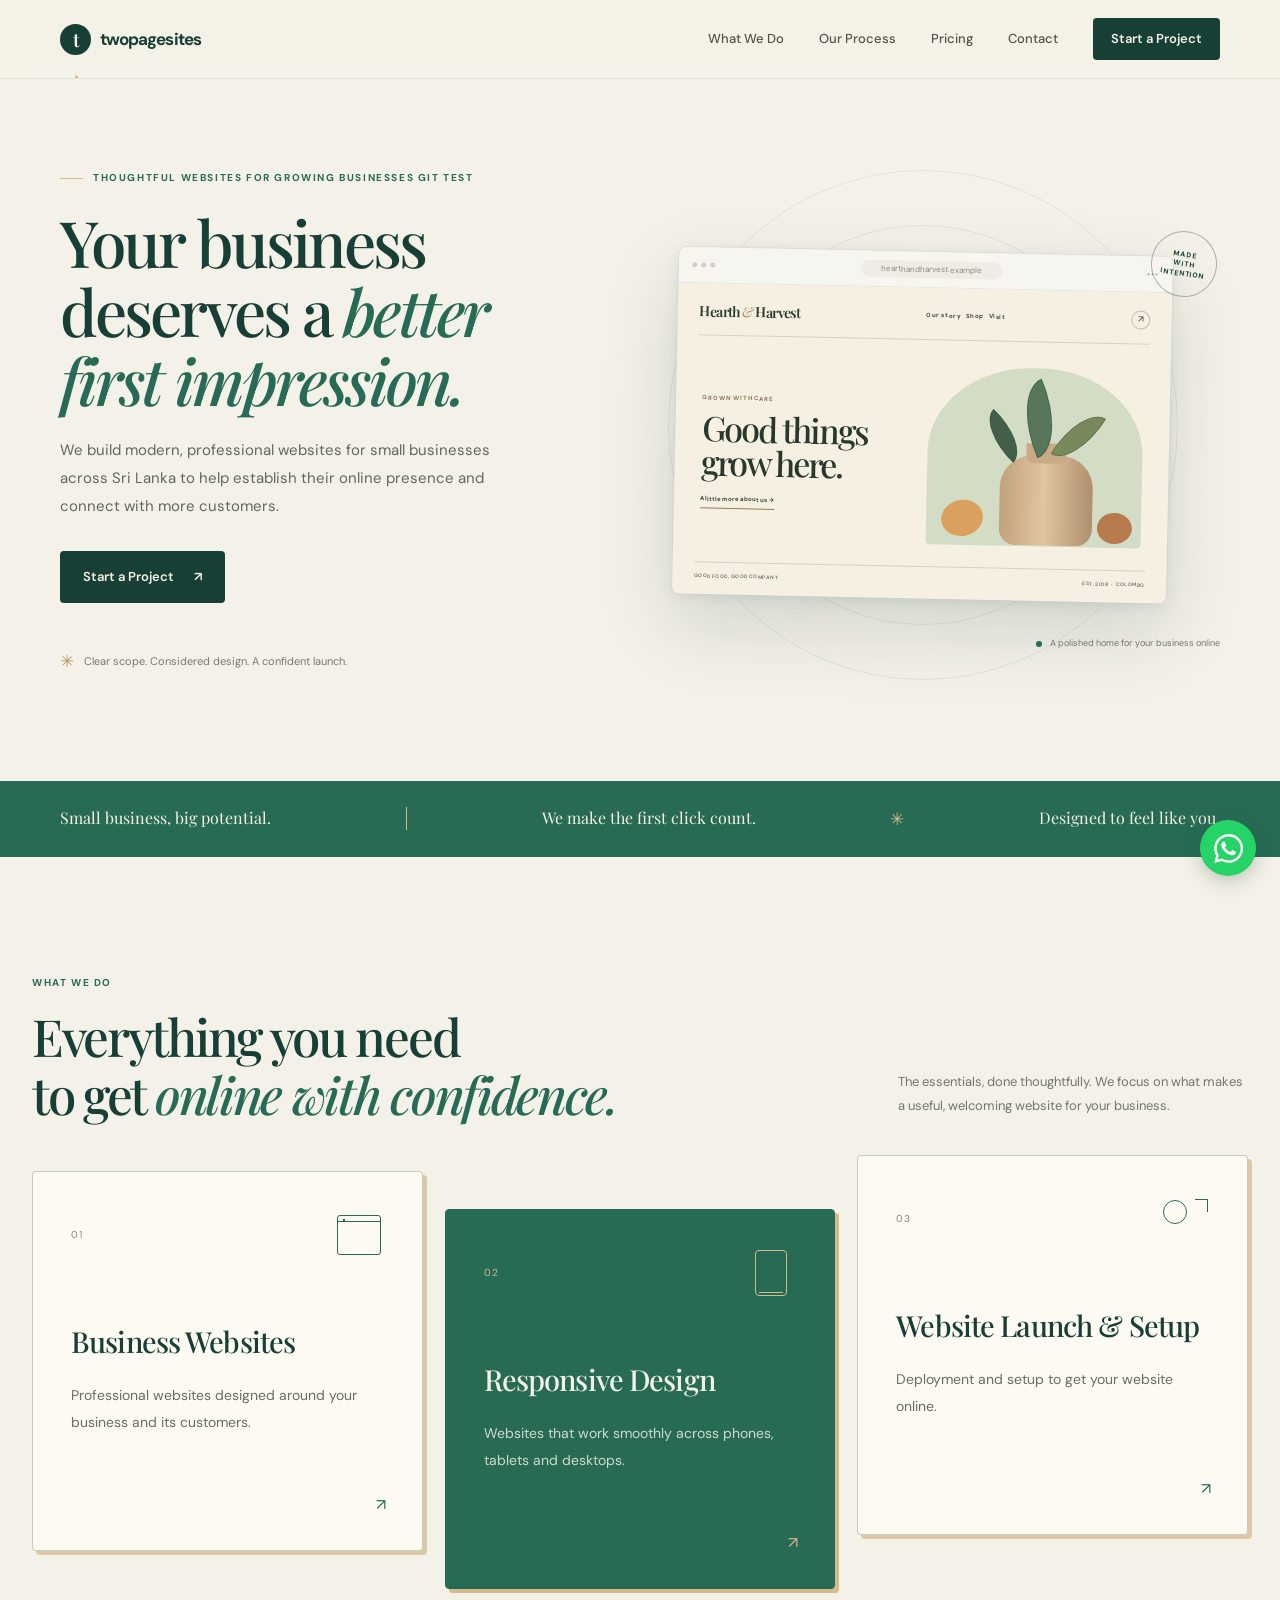
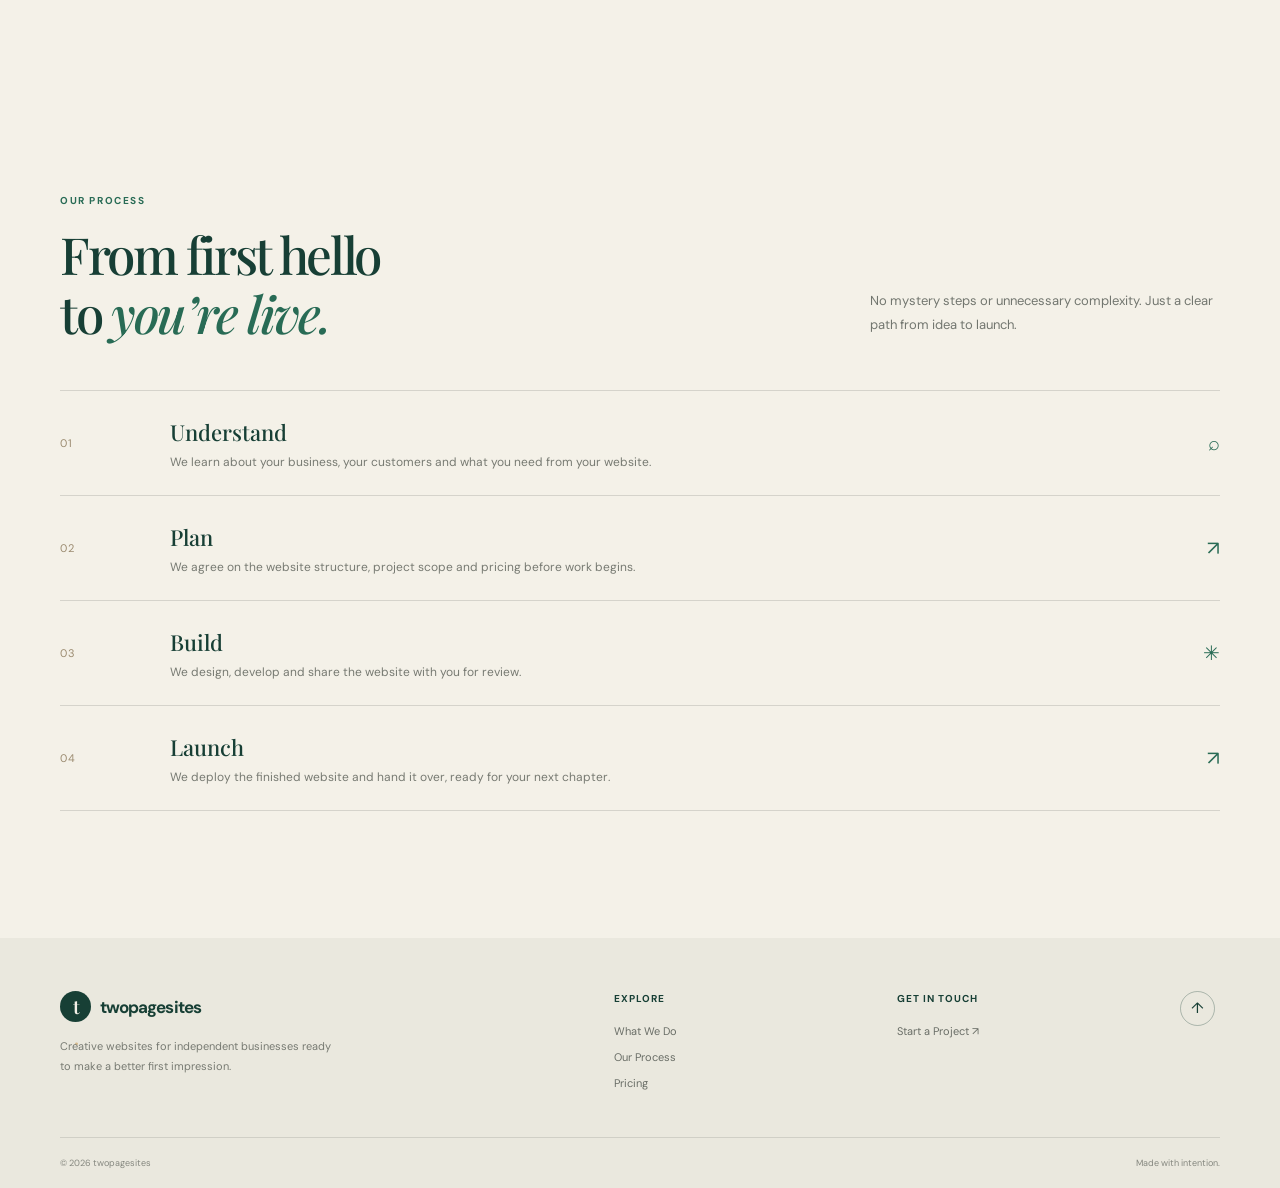
==== commit 46b92176: "change homepage eyebrow text" ====
--- a/index.html
+++ b/index.html
@@ -53,7 +53,7 @@
       <section class="hero section-pad" id="top">
         <div class="container hero-grid">
           <div class="hero-copy">
-            <p class="eyebrow"><span class="eyebrow-line"></span> Thoughtful websites for growing businesses</p>
+            <p class="eyebrow"><span class="eyebrow-line"></span> Thoughtful websites for growing businesses git test</p>
             <h1>Your business deserves a <em>better first impression.</em></h1>
             <p class="hero-description">
               We build modern, professional websites for small businesses across Sri Lanka to help establish their online
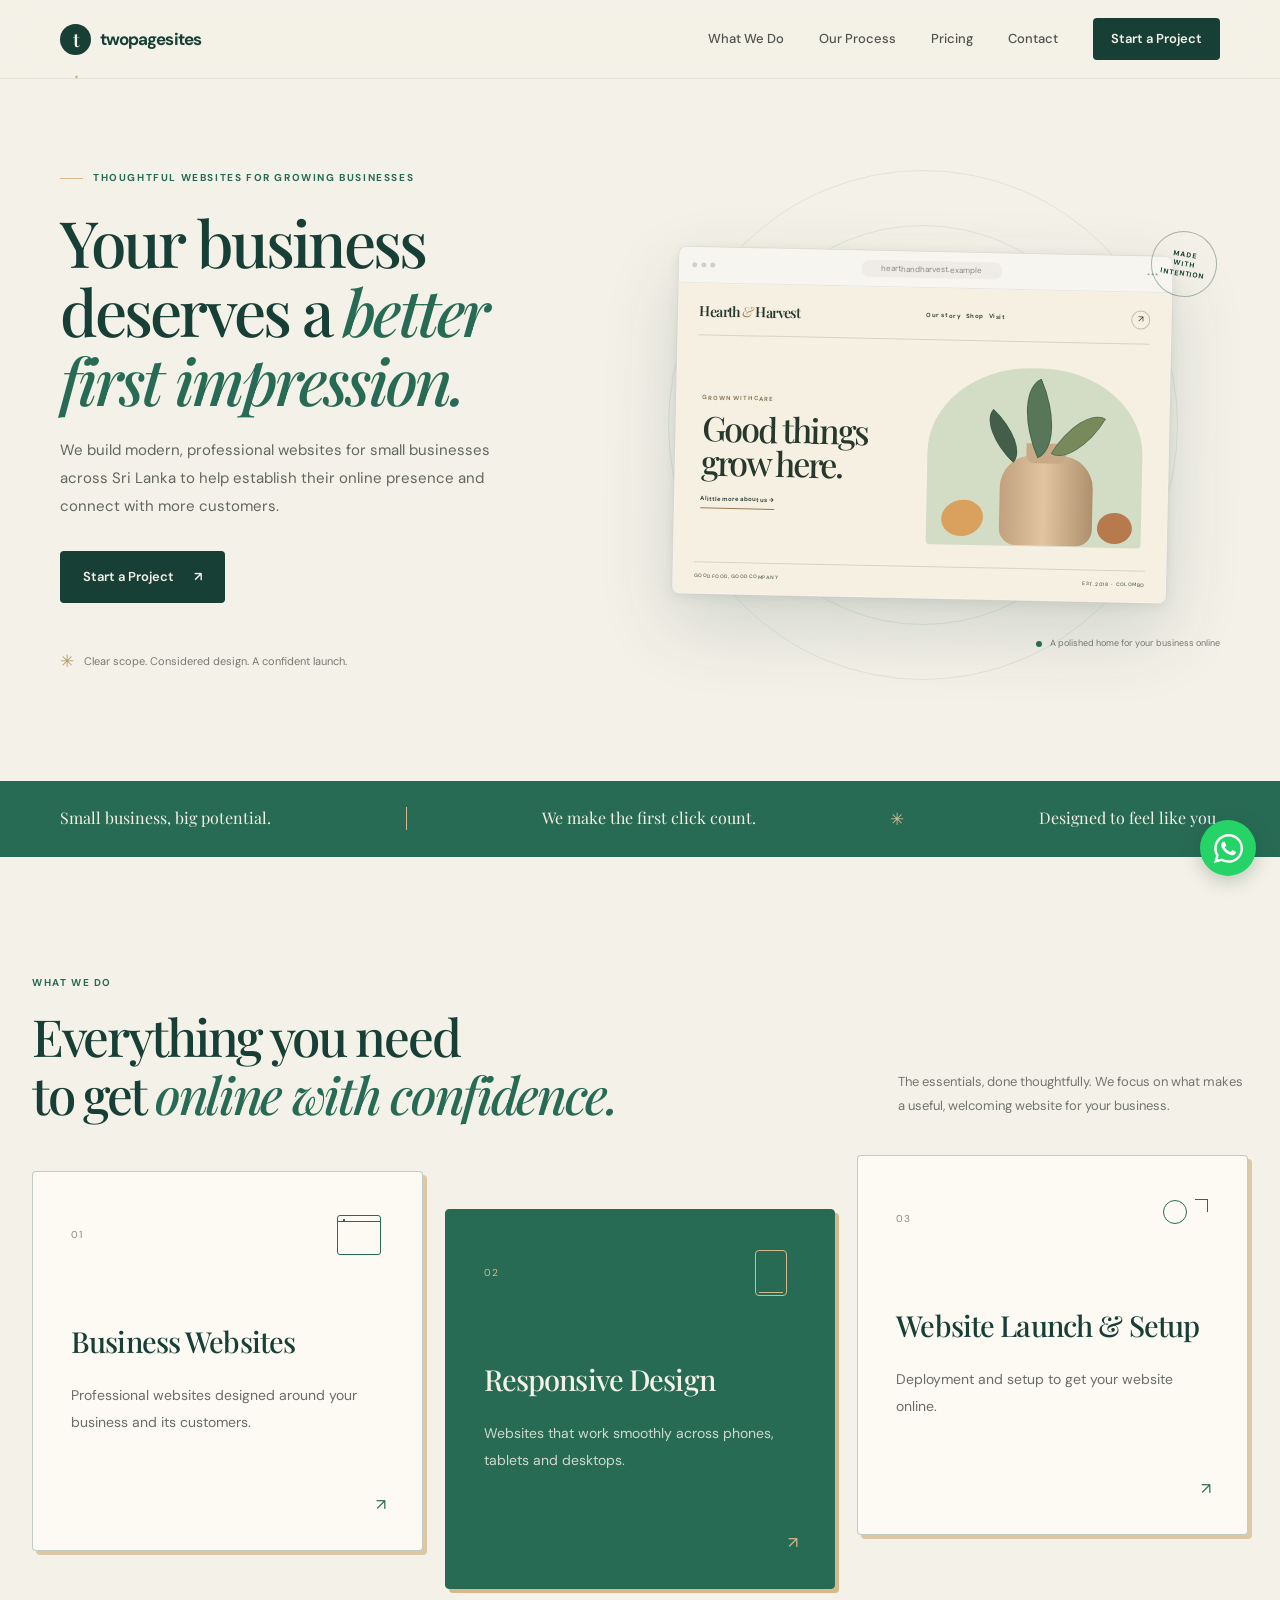
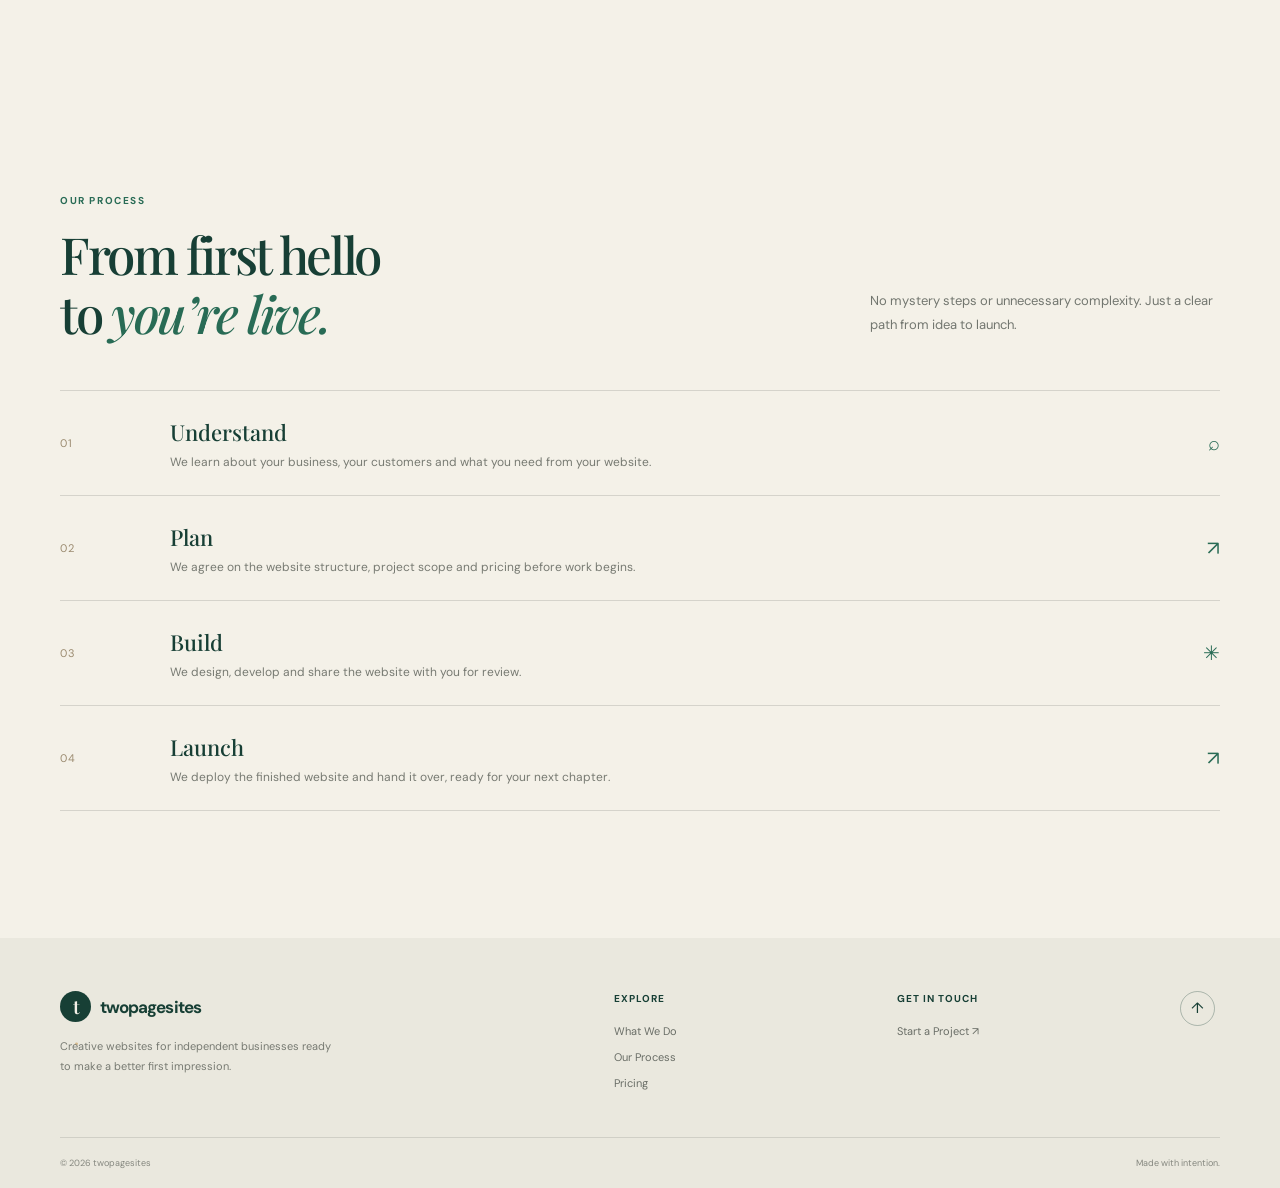
==== commit 29a204e0: "Remove temporary Git test text from homepage eyebrow" ====
--- a/index.html
+++ b/index.html
@@ -53,7 +53,7 @@
       <section class="hero section-pad" id="top">
         <div class="container hero-grid">
           <div class="hero-copy">
-            <p class="eyebrow"><span class="eyebrow-line"></span> Thoughtful websites for growing businesses git test</p>
+            <p class="eyebrow"><span class="eyebrow-line"></span> Thoughtful websites for growing businesses </p>
             <h1>Your business deserves a <em>better first impression.</em></h1>
             <p class="hero-description">
               We build modern, professional websites for small businesses across Sri Lanka to help establish their online
